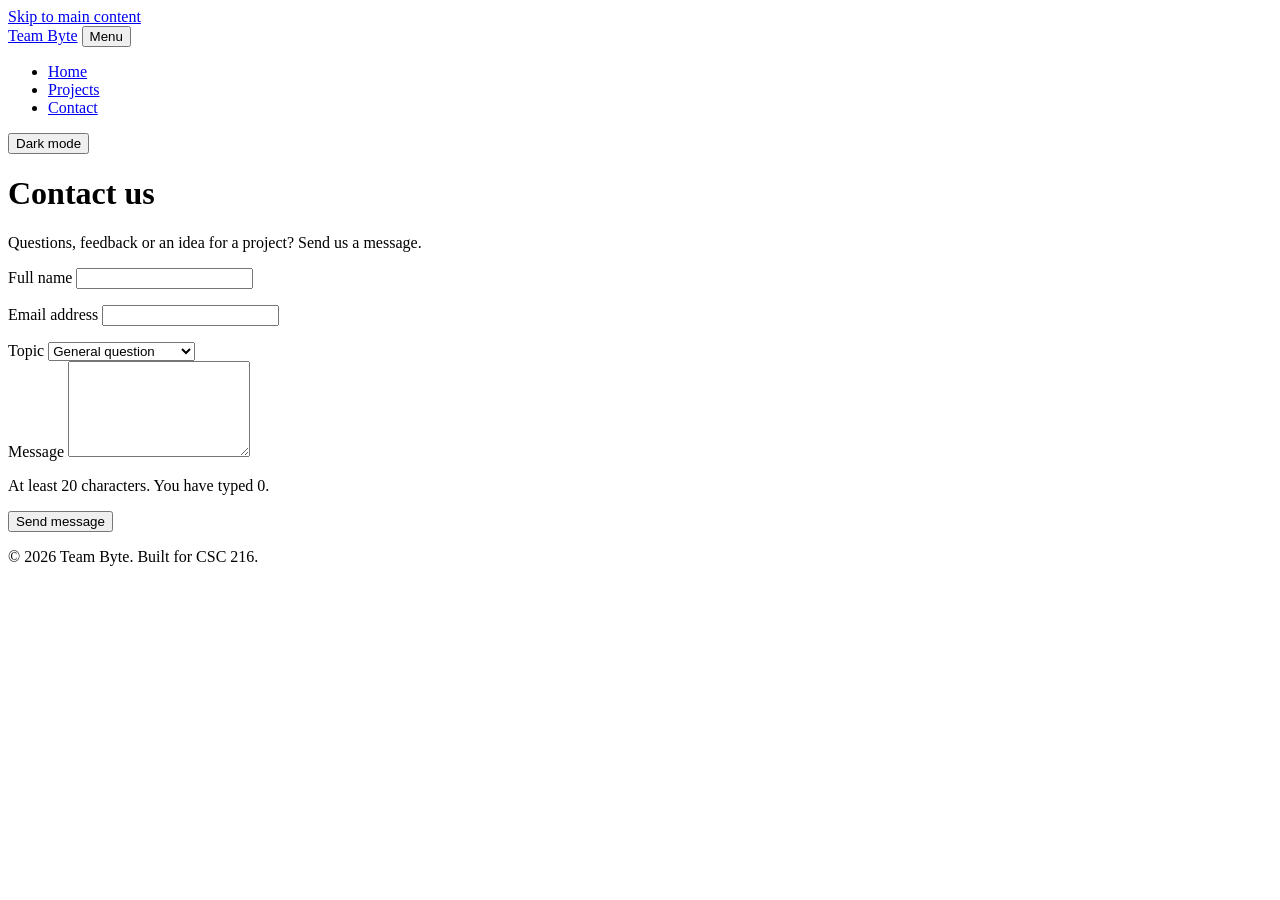
==== contact.html @ 7b2f52a4 "team-website" ====
<!DOCTYPE html>
<html lang="en">
<head>
  <meta charset="UTF-8">
  <meta name="viewport" content="width=device-width, initial-scale=1.0">
  <meta name="description" content="Send a message to Team Byte.">
  <title>Contact | Team Byte</title>
  <link rel="stylesheet" href="css/styles.css">
  <script src="js/script.js" defer></script>
</head>
<body>
  <a class="skip-link" href="#main">Skip to main content</a>

  <header class="site-header">
    <div class="container header-inner">
      <a class="logo" href="index.html">Team Byte</a>
      <button class="nav-toggle" type="button" aria-expanded="false" aria-controls="site-nav">Menu</button>
      <nav id="site-nav" class="site-nav" aria-label="Main">
        <ul>
          <li><a href="index.html">Home</a></li>
          <li><a href="projects.html">Projects</a></li>
          <li><a href="contact.html" aria-current="page">Contact</a></li>
        </ul>
      </nav>
      <button class="theme-toggle" type="button" aria-pressed="false">Dark mode</button>
    </div>
  </header>

  <main id="main" class="container">
    <header class="page-header">
      <h1>Contact us</h1>
      <p class="lead">Questions, feedback or an idea for a project? Send us a message.</p>
    </header>

    <form id="contact-form" class="contact-form" novalidate>
      <div class="field">
        <label for="name">Full name</label>
        <input type="text" id="name" name="name" autocomplete="name" required aria-describedby="name-error">
        <p class="error" id="name-error"></p>
      </div>

      <div class="field">
        <label for="email">Email address</label>
        <input type="email" id="email" name="email" autocomplete="email" required aria-describedby="email-error">
        <p class="error" id="email-error"></p>
      </div>

      <div class="field">
        <label for="topic">Topic</label>
        <select id="topic" name="topic">
          <option value="general">General question</option>
          <option value="collaboration">Collaboration</option>
          <option value="feedback">Feedback on our site</option>
        </select>
      </div>

      <div class="field">
        <label for="message">Message</label>
        <textarea id="message" name="message" rows="6" required minlength="20" aria-describedby="message-hint message-error"></textarea>
        <p class="hint" id="message-hint">At least 20 characters. You have typed <span id="char-count">0</span>.</p>
        <p class="error" id="message-error"></p>
      </div>

      <button class="button" type="submit">Send message</button>
      <p id="form-status" class="form-status" role="status"></p>
    </form>
  </main>

  <footer class="site-footer">
    <div class="container">
      <p>© <span id="year">2026</span> Team Byte. Built for CSC 216.</p>
    </div>
  </footer>
</body>
</html>
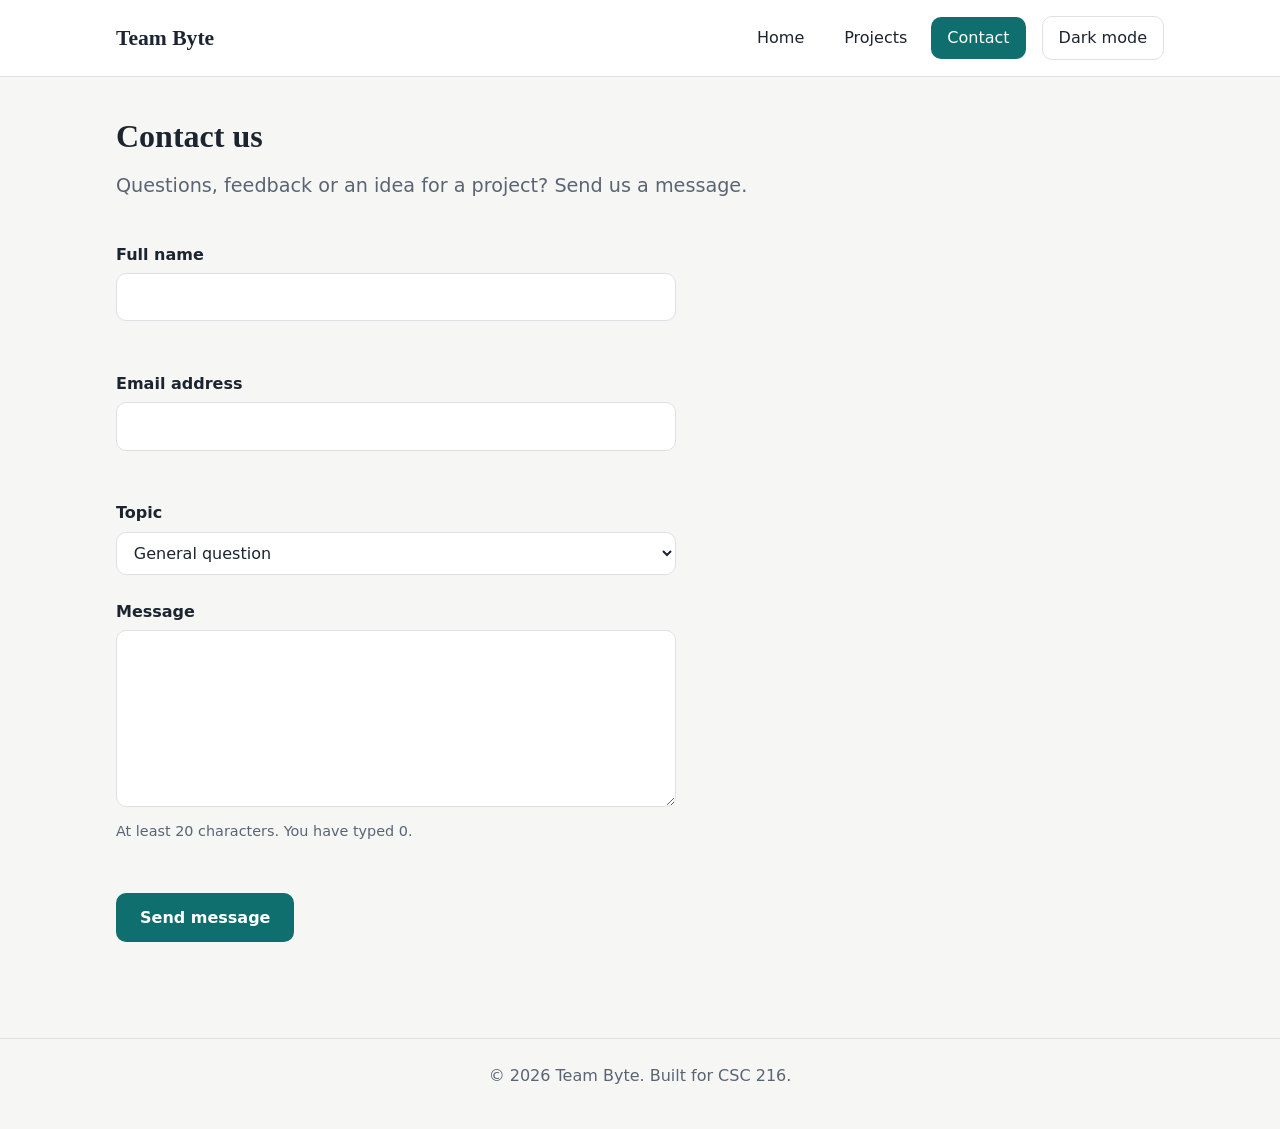
==== commit 1f3d63ec: "change names" ====
--- a/contact.html
+++ b/contact.html
@@ -68,7 +68,7 @@
 
   <footer class="site-footer">
     <div class="container">
-      <p>© <span id="year">2026</span> Team Byte. Built for CSC 216.</p>
+      <p>© <span id="year">2026</span> Team Byte.  Built for CSC 216.</p>
     </div>
   </footer>
 </body>
--- a/css/styles.css
+++ b/css/styles.css
@@ -0,0 +1,422 @@
+/* =====================================================
+   Team website stylesheet (CSC 216, Lab 2)
+   One file styles every page on the site.
+   ===================================================== */
+
+/* ---------- 1. Design tokens ---------- */
+:root {
+  --color-bg: #f6f7f4;
+  --color-surface: #ffffff;
+  --color-text: #1c2430;
+  --color-muted: #5a6474;
+  --color-primary: #0f6e6e;
+  --color-primary-dark: #0a5050;
+  --color-on-primary: #ffffff;
+  --color-border: #dde1e6;
+  --color-error: #b3261e;
+  --color-success: #1e7b3a;
+
+  --font-body: system-ui, -apple-system, "Segoe UI", Roboto, Arial, sans-serif;
+  --font-heading: Georgia, "Times New Roman", serif;
+
+  --space-1: 0.5rem;
+  --space-2: 1rem;
+  --space-3: 1.5rem;
+  --space-4: 2.5rem;
+  --space-5: 4rem;
+
+  --radius: 10px;
+  --max-width: 1080px;
+}
+
+body.dark {
+  --color-bg: #11161d;
+  --color-surface: #1a212b;
+  --color-text: #e7ebf0;
+  --color-muted: #a2abb9;
+  --color-primary: #4fc1c1;
+  --color-primary-dark: #83d8d8;
+  --color-on-primary: #0b1f1f;
+  --color-border: #2b3340;
+  --color-error: #ff8a80;
+  --color-success: #7ddc97;
+  color-scheme: dark;
+}
+/* ---------- 2. Base and reset ---------- */
+*,
+*::before,
+*::after {
+  box-sizing: border-box;
+}
+
+body {
+  margin: 0;
+  font-family: var(--font-body);
+  font-size: 1rem;
+  line-height: 1.6;
+  color: var(--color-text);
+  background-color: var(--color-bg);
+  transition:
+    background-color 0.3s ease,
+    color 0.3s ease;
+}
+
+h1,
+h2,
+h3 {
+  font-family: var(--font-heading);
+  line-height: 1.2;
+  margin: 0 0 var(--space-2);
+}
+
+p {
+  margin: 0 0 var(--space-2);
+}
+
+a {
+  color: var(--color-primary);
+}
+
+a:hover {
+  color: var(--color-primary-dark);
+}
+
+img {
+  max-width: 100%;
+  display: block;
+}
+
+:focus-visible {
+  outline: 3px solid var(--color-primary);
+  outline-offset: 3px;
+}
+/* ---------- 3. Layout helpers ---------- */
+.container {
+  width: 100%;
+  max-width: var(--max-width);
+  margin-inline: auto;
+  padding-inline: var(--space-2);
+}
+
+.section {
+  padding-block: var(--space-4);
+}
+
+.skip-link {
+  position: absolute;
+  top: -4rem;
+  left: var(--space-2);
+  z-index: 100;
+  padding: var(--space-1) var(--space-2);
+  border-radius: var(--radius);
+  background-color: var(--color-primary);
+  color: var(--color-on-primary);
+}
+
+.skip-link:focus {
+  top: var(--space-2);
+}
+/* ---------- 4. Header and navigation ---------- */
+.site-header {
+  position: sticky;
+  top: 0;
+  z-index: 10;
+  background-color: var(--color-surface);
+  border-bottom: 1px solid var(--color-border);
+}
+
+.header-inner {
+  display: flex;
+  flex-wrap: wrap;
+  align-items: center;
+  gap: var(--space-2);
+  padding-block: var(--space-2);
+}
+
+.logo {
+  margin-right: auto;
+  font-family: var(--font-heading);
+  font-size: 1.35rem;
+  font-weight: 700;
+  color: var(--color-text);
+  text-decoration: none;
+}
+
+.site-nav ul {
+  display: flex;
+  gap: var(--space-1);
+  margin: 0;
+  padding: 0;
+  list-style: none;
+}
+
+.site-nav a {
+  display: block;
+  padding: var(--space-1) var(--space-2);
+  border-radius: var(--radius);
+  color: var(--color-text);
+  font-weight: 500;
+  text-decoration: none;
+}
+
+.site-nav a:hover {
+  background-color: var(--color-bg);
+}
+
+.site-nav a[aria-current="page"] {
+  background-color: var(--color-primary);
+  color: var(--color-on-primary);
+}
+
+.nav-toggle,
+.theme-toggle {
+  padding: var(--space-1) var(--space-2);
+  border: 1px solid var(--color-border);
+  border-radius: var(--radius);
+  background-color: transparent;
+  color: var(--color-text);
+  font: inherit;
+  cursor: pointer;
+}
+
+.theme-toggle[aria-pressed="true"] {
+  border-color: var(--color-primary);
+  color: var(--color-primary);
+}
+
+.nav-toggle {
+  display: none;
+}
+
+/* ---------- 5. Buttons and hero ---------- */
+.button {
+  display: inline-block;
+  padding: 0.75rem 1.5rem;
+  border: none;
+  border-radius: var(--radius);
+  background-color: var(--color-primary);
+  color: var(--color-on-primary);
+  font: inherit;
+  font-weight: 600;
+  text-decoration: none;
+  cursor: pointer;
+  transition:
+    background-color 0.2s ease,
+    transform 0.2s ease;
+}
+
+.button:hover {
+  background-color: var(--color-primary-dark);
+  color: var(--color-on-primary);
+  transform: translateY(-2px);
+}
+
+.hero {
+  padding-block: var(--space-5);
+  background: linear-gradient(135deg, var(--color-surface), var(--color-bg));
+  border-bottom: 1px solid var(--color-border);
+}
+
+.hero h1 {
+  max-width: 18ch;
+  font-size: clamp(2rem, 5vw, 3.25rem);
+}
+
+.eyebrow {
+  margin-bottom: var(--space-1);
+  color: var(--color-primary);
+  font-size: 0.8rem;
+  font-weight: 700;
+  letter-spacing: 0.12em;
+  text-transform: uppercase;
+}
+
+.lead {
+  max-width: 55ch;
+  margin-bottom: var(--space-3);
+  color: var(--color-muted);
+  font-size: 1.2rem;
+}
+
+.page-header {
+  padding-block: var(--space-4) var(--space-2);
+}
+/* ---------- 6. Cards and grids ---------- */
+.team-grid,
+.project-grid {
+  display: grid;
+  grid-template-columns: repeat(auto-fit, minmax(260px, 1fr));
+  gap: var(--space-3);
+}
+
+.card {
+  padding: var(--space-3);
+  border: 1px solid var(--color-border);
+  border-radius: var(--radius);
+  background-color: var(--color-surface);
+}
+
+.avatar {
+  display: grid;
+  place-items: center;
+  width: 64px;
+  height: 64px;
+  margin-bottom: var(--space-2);
+  border-radius: 50%;
+  background-color: var(--color-primary);
+  color: var(--color-on-primary);
+  font-size: 1.25rem;
+  font-weight: 700;
+}
+
+.role {
+  color: var(--color-primary);
+  font-weight: 600;
+}
+
+.skill-list {
+  padding-left: 1.25rem;
+}
+
+.skill-list li {
+  margin-bottom: var(--space-1);
+}
+/* ---------- 7. Projects page ---------- */
+.filters {
+  display: flex;
+  flex-wrap: wrap;
+  gap: var(--space-1);
+  margin-bottom: var(--space-2);
+}
+
+.filter-btn {
+  padding: 0.4rem 1rem;
+  border: 1px solid var(--color-border);
+  border-radius: 999px;
+  background-color: var(--color-surface);
+  color: var(--color-text);
+  font: inherit;
+  cursor: pointer;
+}
+
+.filter-btn[aria-pressed="true"] {
+  border-color: var(--color-primary);
+  background-color: var(--color-primary);
+  color: var(--color-on-primary);
+}
+
+.project-count {
+  color: var(--color-muted);
+}
+
+.tag {
+  display: inline-block;
+  margin-bottom: var(--space-1);
+  color: var(--color-primary);
+  font-size: 0.75rem;
+  font-weight: 700;
+  letter-spacing: 0.06em;
+  text-transform: uppercase;
+}
+
+/* ---------- 8. Contact form ---------- */
+.contact-form {
+  max-width: 560px;
+  padding-bottom: var(--space-4);
+}
+
+.field {
+  margin-bottom: var(--space-3);
+}
+
+label {
+  display: block;
+  margin-bottom: 0.35rem;
+  font-weight: 600;
+}
+
+input,
+select,
+textarea {
+  width: 100%;
+  padding: 0.65rem 0.8rem;
+  border: 1px solid var(--color-border);
+  border-radius: var(--radius);
+  background-color: var(--color-surface);
+  color: var(--color-text);
+  font: inherit;
+}
+
+input:focus,
+select:focus,
+textarea:focus {
+  border-color: var(--color-primary);
+}
+
+input[aria-invalid="true"],
+textarea[aria-invalid="true"] {
+  border-color: var(--color-error);
+}
+
+.hint,
+.error {
+  margin: 0.35rem 0 0;
+  font-size: 0.9rem;
+}
+
+.hint {
+  color: var(--color-muted);
+}
+
+.error {
+  min-height: 1.4em;
+  color: var(--color-error);
+}
+
+.form-status {
+  margin-top: var(--space-2);
+  color: var(--color-success);
+  font-weight: 600;
+}
+/* ---------- 9. Footer ---------- */
+.site-footer {
+  margin-top: var(--space-4);
+  padding-block: var(--space-3);
+  border-top: 1px solid var(--color-border);
+  color: var(--color-muted);
+  text-align: center;
+}
+
+/* ---------- 10. Small screens ---------- */
+@media (max-width: 700px) {
+  .nav-toggle {
+    display: inline-block;
+  }
+
+  .site-nav {
+    display: none;
+    order: 3;
+    width: 100%;
+  }
+
+  .site-nav.open {
+    display: block;
+  }
+
+  .site-nav ul {
+    flex-direction: column;
+  }
+
+  .section {
+    padding-block: var(--space-3);
+  }
+}
+
+/* ---------- 11. Respect reduced-motion preferences ---------- */
+@media (prefers-reduced-motion: reduce) {
+  *,
+  *::before,
+  *::after {
+    transition: none !important;
+  }
+}
